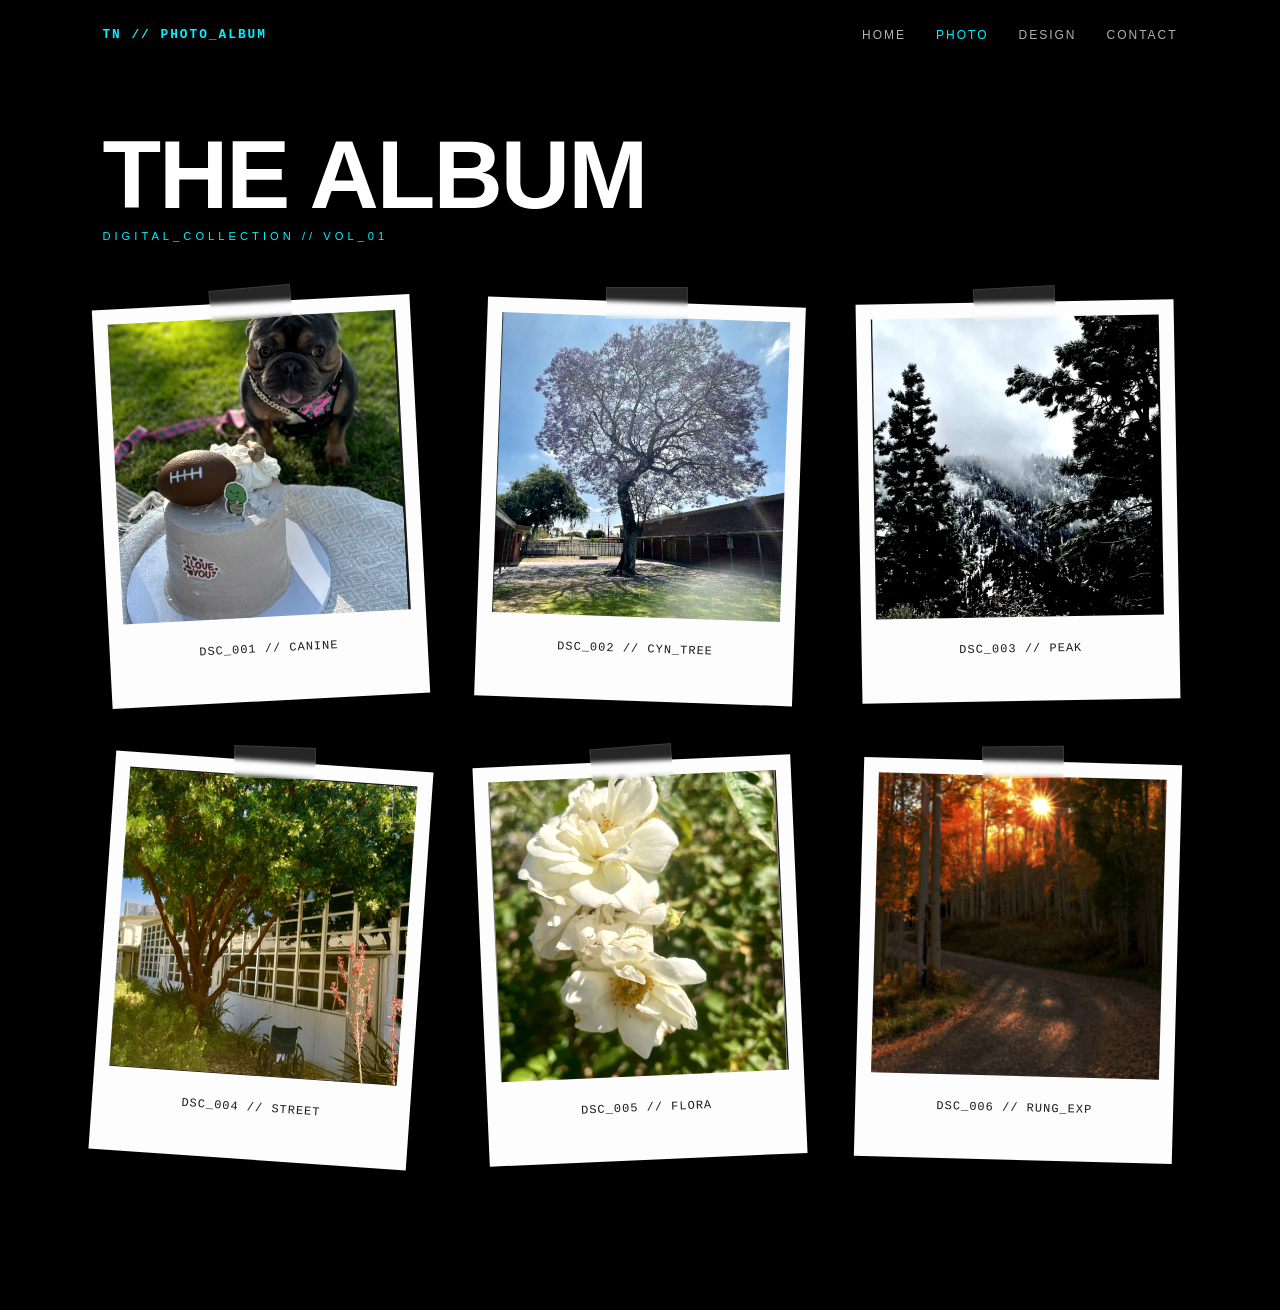
==== photo.html @ f9e5846a "Add files via upload" ====
<!DOCTYPE html>
<html lang="en">
<head>
    <meta charset="UTF-8">
    <meta name="viewport" content="width=device-width, initial-scale=1.0">
    <title>Photo Album // TN</title>
    <link rel="stylesheet" href="style.css">
    <style>
        body { 
            background: #000; 
            color: #fff; 
            margin: 0; 
            font-family: 'Inter', sans-serif;
            overflow-x: hidden;
        }

        .album-header { padding: 120px 8% 60px; }
        .album-header h1 { font-size: clamp(3rem, 10vw, 6rem); margin: 0; letter-spacing: -2px; text-transform: uppercase; }
        .album-header p { color: #00f2ff; letter-spacing: 4px; font-size: 0.7rem; margin: 0; }

        .album-container { padding: 0 8% 150px; }
        .album-grid {
            display: grid;
            grid-template-columns: repeat(auto-fill, minmax(300px, 1fr));
            gap: 60px;
        }

        /* --- THE POLAROID PRINT --- */
        .photo-print {
            position: relative;
            background: #fdfdfd;
            padding: 15px 15px 45px 15px;
            box-shadow: 0 20px 40px rgba(0,0,0,0.6);
            transform: rotate(var(--rotation));
            transition: all 0.6s cubic-bezier(0.23, 1, 0.32, 1);
            opacity: 0; /* Starts hidden for the reveal animation */
            cursor: pointer;
        }

        .photo-print.reveal { opacity: 1; }

        /* Tape Effect */
        .photo-print::before {
            content: "";
            position: absolute;
            top: -15px;
            left: 50%;
            transform: translateX(-50%) rotate(-2deg);
            width: 80px;
            height: 30px;
            background: rgba(255, 255, 255, 0.15);
            backdrop-filter: blur(2px);
            border: 1px solid rgba(255,255,255,0.1);
            z-index: 2;
        }

        .photo-print:hover {
            transform: rotate(0deg) scale(1.08) translateY(-20px) !important;
            z-index: 100;
            box-shadow: 0 30px 60px rgba(0, 242, 255, 0.2);
        }

        .photo-print img {
            width: 100%;
            height: 300px; /* Forces images to be the same height for a clean look */
            object-fit: cover; /* Prevents stretching */
            display: block;
            filter: sepia(0.2) contrast(1.1);
            transition: 0.5s;
        }

        .photo-print:hover img { filter: sepia(0) contrast(1); }

        .photo-caption {
            margin-top: 25px;
            color: #1a1a1a;
            font-family: 'Courier New', monospace;
            font-size: 0.75rem;
            text-align: center;
            letter-spacing: 1px;
            text-transform: uppercase;
        }

        /* Rotations */
        .photo-print:nth-child(1) { --rotation: -3deg; }
        .photo-print:nth-child(2) { --rotation: 2deg; }
        .photo-print:nth-child(3) { --rotation: -1deg; }
        .photo-print:nth-child(4) { --rotation: 4deg; }
        .photo-print:nth-child(5) { --rotation: -2.5deg; }
        .photo-print:nth-child(6) { --rotation: 1.5deg; }

    </style>
</head>
<body>

    <nav>
        <div class="nav-id">TN // PHOTO_ALBUM</div>
        <ul>
            <li><a href="index.html">HOME</a></li>
            <li><a href="photo.html" class="active">PHOTO</a></li>
            <li><a href="design.html">DESIGN</a></li>
            <li><a href="contact.html">CONTACT</a></li>
        </ul>
    </nav>

    <header class="album-header">
        <h1>THE ALBUM</h1>
        <p>DIGITAL_COLLECTION // VOL_01</p>
    </header>

    <main class="album-container">
        <div class="album-grid">
            
            <div class="photo-print">
                <img src="photo page/dog.jpeg">
                <div class="photo-caption">DSC_001 // CANINE</div>
            </div>

            <div class="photo-print">
                <img src="photo page/bluetree.jpeg">
                <div class="photo-caption">DSC_002 // CYN_TREE</div>
            </div>

            <div class="photo-print">
                <img src="photo page/mountain.jpeg">
                <div class="photo-caption">DSC_003 // PEAK</div>
            </div>

            <div class="photo-print">
                <img src="photo page/wheelchair.jpeg">
                <div class="photo-caption">DSC_004 // STREET</div>
            </div>

            <div class="photo-print">
                <img src="photo page/whiteflower.jpg">
                <div class="photo-caption">DSC_005 // FLORA</div>
            </div>

            <div class="photo-print">
                <img src="photo page/rung.png">
                <div class="photo-caption">DSC_006 // RUNG_EXP</div>
            </div>

        </div>
    </main>

    <script>
        const observer = new IntersectionObserver((entries) => {
            entries.forEach(entry => {
                if (entry.isIntersecting) {
                    entry.target.classList.add('reveal');
                }
            });
        }, { threshold: 0.1 });

        document.querySelectorAll('.photo-print').forEach(print => {
            observer.observe(print);
        });
    </script>

</body>
</html>
---- style.css ----
/* GLOBAL NAVIGATION FIX */
nav {
    position: fixed;
    top: 0;
    width: 100%;
    padding: 25px 8%;
    display: flex;
    justify-content: space-between;
    align-items: center;
    background: rgba(0, 0, 0, 0.8);
    backdrop-filter: blur(10px);
    z-index: 1000;
    box-sizing: border-box;
}

.nav-id {
    font-family: 'Courier New', monospace;
    font-size: 0.8rem;
    letter-spacing: 2px;
    color: #00f2ff;
    font-weight: bold;
}

nav ul {
    list-style: none; /* Removes the dots */
    display: flex;    /* Makes the menu horizontal */
    gap: 30px;
    margin: 0;
    padding: 0;
}

nav ul li a {
    color: #fff;
    text-decoration: none;
    font-size: 0.75rem;
    letter-spacing: 2px;
    text-transform: uppercase;
    transition: 0.3s;
    opacity: 0.7;
}

nav ul li a:hover, nav ul li a.active {
    opacity: 1;
    color: #00f2ff;
}
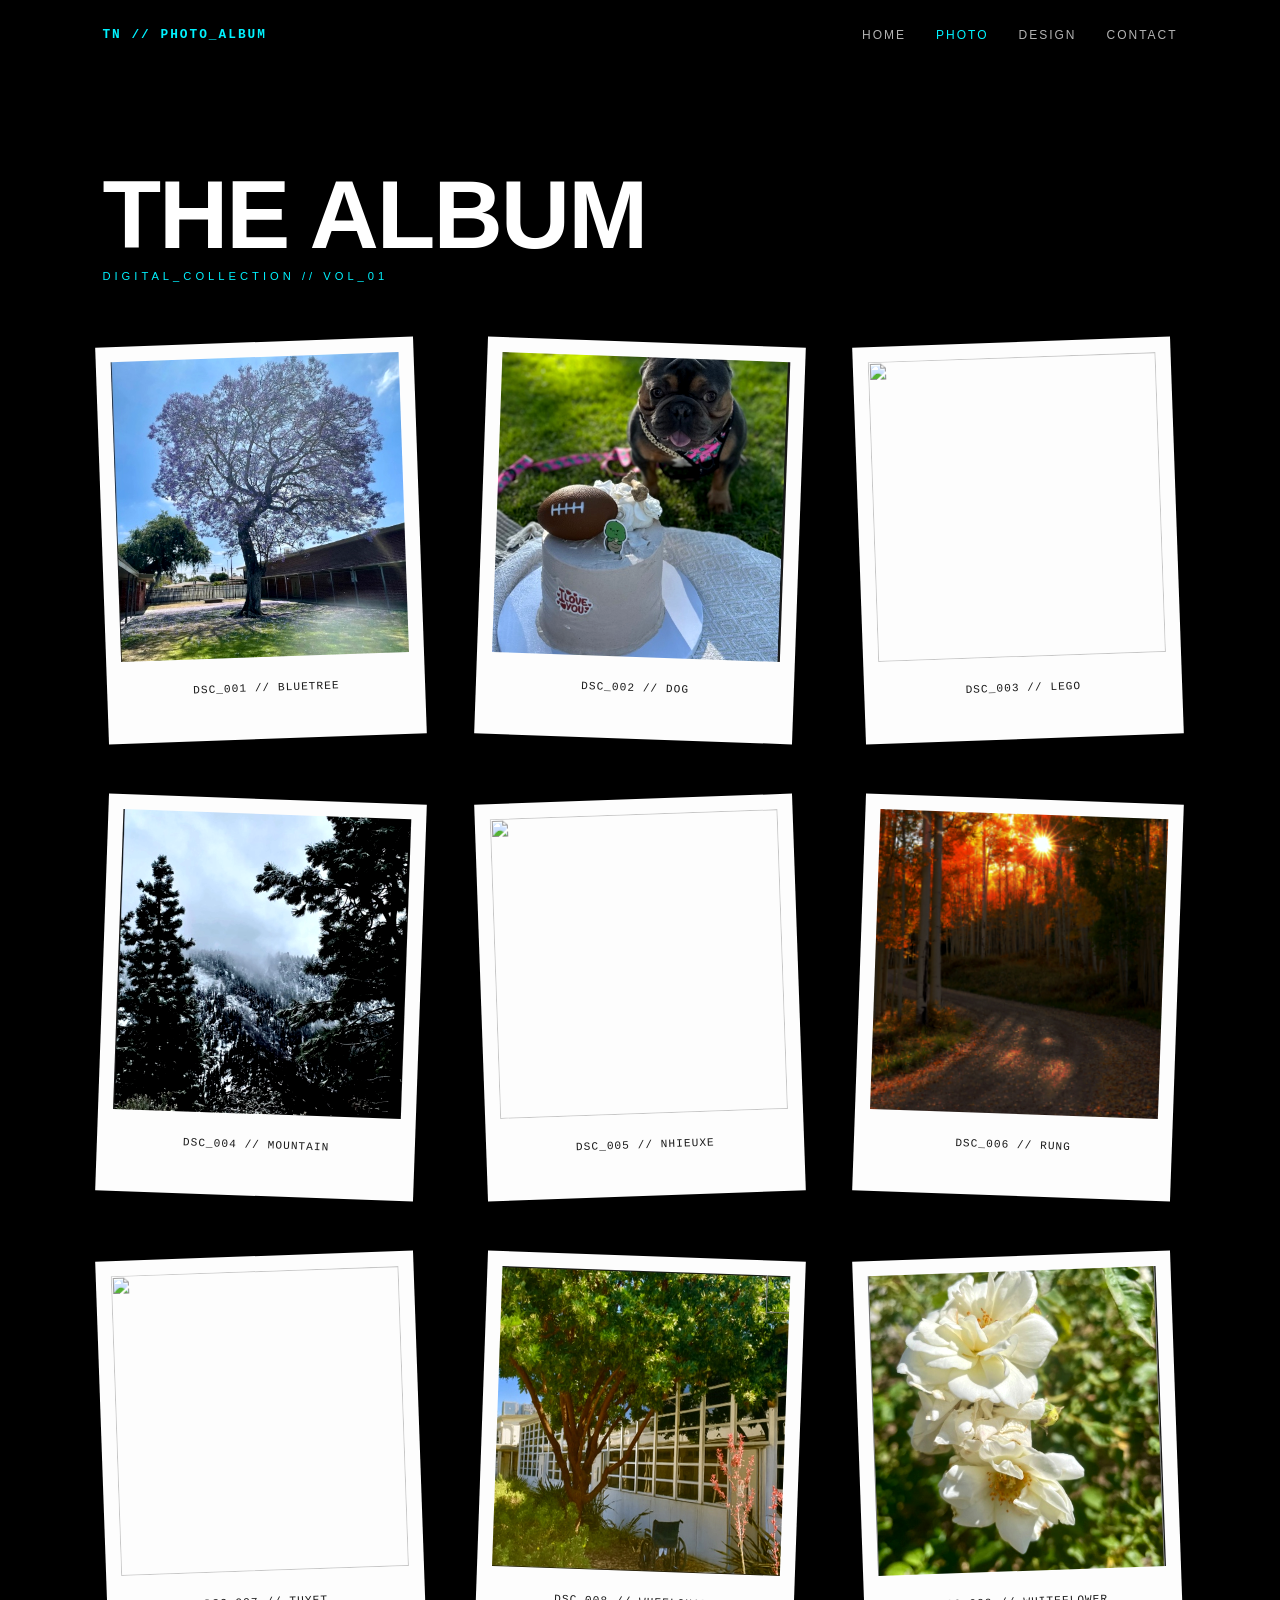
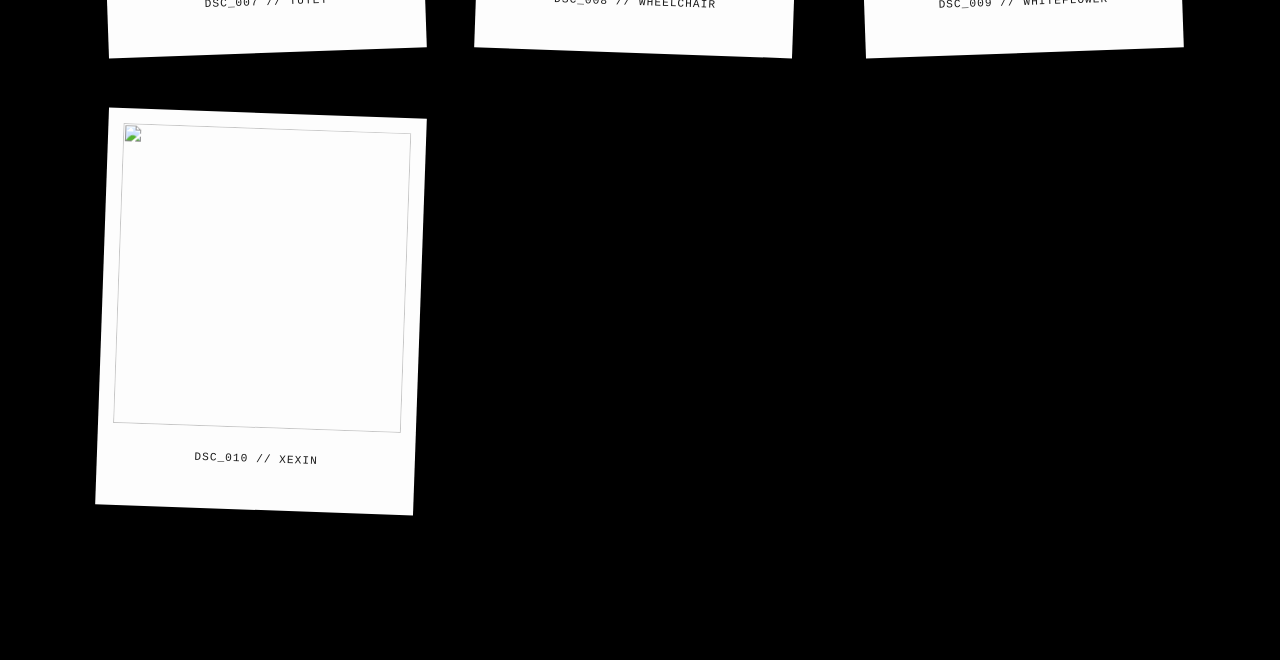
==== commit d2fec2c2: "Update photo.html" ====
--- a/photo.html
+++ b/photo.html
@@ -3,7 +3,7 @@
 <head>
     <meta charset="UTF-8">
     <meta name="viewport" content="width=device-width, initial-scale=1.0">
-    <title>Photo Album // TN</title>
+    <title>TN // 2026_PHOTO_CORE</title>
     <link rel="stylesheet" href="style.css">
     <style>
         body { 
@@ -14,7 +14,55 @@
             overflow-x: hidden;
         }
 
-        .album-header { padding: 120px 8% 60px; }
+        /* --- NAVIGATION FIX --- */
+        nav {
+            position: fixed;
+            top: 0;
+            width: 100%;
+            padding: 25px 8%;
+            display: flex;
+            justify-content: space-between;
+            align-items: center;
+            background: rgba(0, 0, 0, 0.9);
+            backdrop-filter: blur(10px);
+            z-index: 1000;
+            box-sizing: border-box;
+        }
+
+        .nav-id {
+            font-family: 'Courier New', monospace;
+            font-size: 0.8rem;
+            color: #00f2ff;
+            letter-spacing: 2px;
+        }
+
+        nav ul {
+            list-style: none;
+            display: flex;
+            gap: 30px;
+            margin: 0;
+            padding: 0;
+        }
+
+        nav ul li a {
+            color: #fff;
+            text-decoration: none;
+            font-size: 0.75rem;
+            letter-spacing: 2px;
+            text-transform: uppercase;
+            opacity: 0.7;
+            transition: 0.3s;
+        }
+
+        nav ul li a:hover, nav ul li a.active {
+            opacity: 1;
+            color: #00f2ff;
+        }
+
+        /* --- PAGE CONTENT --- */
+        .album-header { 
+            padding: 160px 8% 60px; 
+        }
         .album-header h1 { font-size: clamp(3rem, 10vw, 6rem); margin: 0; letter-spacing: -2px; text-transform: uppercase; }
         .album-header p { color: #00f2ff; letter-spacing: 4px; font-size: 0.7rem; margin: 0; }
 
@@ -25,7 +73,7 @@
             gap: 60px;
         }
 
-        /* --- THE POLAROID PRINT --- */
+        /* --- POLAROID STYLE --- */
         .photo-print {
             position: relative;
             background: #fdfdfd;
@@ -33,62 +81,38 @@
             box-shadow: 0 20px 40px rgba(0,0,0,0.6);
             transform: rotate(var(--rotation));
             transition: all 0.6s cubic-bezier(0.23, 1, 0.32, 1);
-            opacity: 0; /* Starts hidden for the reveal animation */
+            opacity: 0;
             cursor: pointer;
         }
 
         .photo-print.reveal { opacity: 1; }
 
-        /* Tape Effect */
-        .photo-print::before {
-            content: "";
-            position: absolute;
-            top: -15px;
-            left: 50%;
-            transform: translateX(-50%) rotate(-2deg);
-            width: 80px;
-            height: 30px;
-            background: rgba(255, 255, 255, 0.15);
-            backdrop-filter: blur(2px);
-            border: 1px solid rgba(255,255,255,0.1);
-            z-index: 2;
-        }
-
         .photo-print:hover {
-            transform: rotate(0deg) scale(1.08) translateY(-20px) !important;
+            transform: rotate(0deg) scale(1.05) translateY(-15px) !important;
             z-index: 100;
             box-shadow: 0 30px 60px rgba(0, 242, 255, 0.2);
         }
 
         .photo-print img {
             width: 100%;
-            height: 300px; /* Forces images to be the same height for a clean look */
-            object-fit: cover; /* Prevents stretching */
+            height: 300px; 
+            object-fit: cover;
             display: block;
-            filter: sepia(0.2) contrast(1.1);
-            transition: 0.5s;
-        }
-
-        .photo-print:hover img { filter: sepia(0) contrast(1); }
+            filter: contrast(1.1);
+        }
 
         .photo-caption {
             margin-top: 25px;
             color: #1a1a1a;
             font-family: 'Courier New', monospace;
-            font-size: 0.75rem;
+            font-size: 0.7rem;
             text-align: center;
             letter-spacing: 1px;
             text-transform: uppercase;
         }
 
-        /* Rotations */
-        .photo-print:nth-child(1) { --rotation: -3deg; }
-        .photo-print:nth-child(2) { --rotation: 2deg; }
-        .photo-print:nth-child(3) { --rotation: -1deg; }
-        .photo-print:nth-child(4) { --rotation: 4deg; }
-        .photo-print:nth-child(5) { --rotation: -2.5deg; }
-        .photo-print:nth-child(6) { --rotation: 1.5deg; }
-
+        .photo-print:nth-child(odd) { --rotation: -2deg; }
+        .photo-print:nth-child(even) { --rotation: 2deg; }
     </style>
 </head>
 <body>
@@ -112,33 +136,53 @@
         <div class="album-grid">
             
             <div class="photo-print">
+                <img src="photo page/bluetree.jpeg">
+                <div class="photo-caption">DSC_001 // BLUETREE</div>
+            </div>
+
+            <div class="photo-print">
                 <img src="photo page/dog.jpeg">
-                <div class="photo-caption">DSC_001 // CANINE</div>
-            </div>
-
-            <div class="photo-print">
-                <img src="photo page/bluetree.jpeg">
-                <div class="photo-caption">DSC_002 // CYN_TREE</div>
+                <div class="photo-caption">DSC_002 // DOG</div>
+            </div>
+
+            <div class="photo-print">
+                <img src="photo page/lego.jpeg">
+                <div class="photo-caption">DSC_003 // LEGO</div>
             </div>
 
             <div class="photo-print">
                 <img src="photo page/mountain.jpeg">
-                <div class="photo-caption">DSC_003 // PEAK</div>
+                <div class="photo-caption">DSC_004 // MOUNTAIN</div>
+            </div>
+
+            <div class="photo-print">
+                <img src="photo page/nhieuxe.jpeg">
+                <div class="photo-caption">DSC_005 // NHIEUXE</div>
+            </div>
+
+            <div class="photo-print">
+                <img src="photo page/rung.png">
+                <div class="photo-caption">DSC_006 // RUNG</div>
+            </div>
+
+            <div class="photo-print">
+                <img src="photo page/tuyet.jpeg">
+                <div class="photo-caption">DSC_007 // TUYET</div>
             </div>
 
             <div class="photo-print">
                 <img src="photo page/wheelchair.jpeg">
-                <div class="photo-caption">DSC_004 // STREET</div>
+                <div class="photo-caption">DSC_008 // WHEELCHAIR</div>
             </div>
 
             <div class="photo-print">
                 <img src="photo page/whiteflower.jpg">
-                <div class="photo-caption">DSC_005 // FLORA</div>
-            </div>
-
-            <div class="photo-print">
-                <img src="photo page/rung.png">
-                <div class="photo-caption">DSC_006 // RUNG_EXP</div>
+                <div class="photo-caption">DSC_009 // WHITEFLOWER</div>
+            </div>
+
+            <div class="photo-print">
+                <img src="photo page/xexin.jpeg">
+                <div class="photo-caption">DSC_010 // XEXIN</div>
             </div>
 
         </div>
@@ -159,4 +203,4 @@
     </script>
 
 </body>
-</html>+</html>
